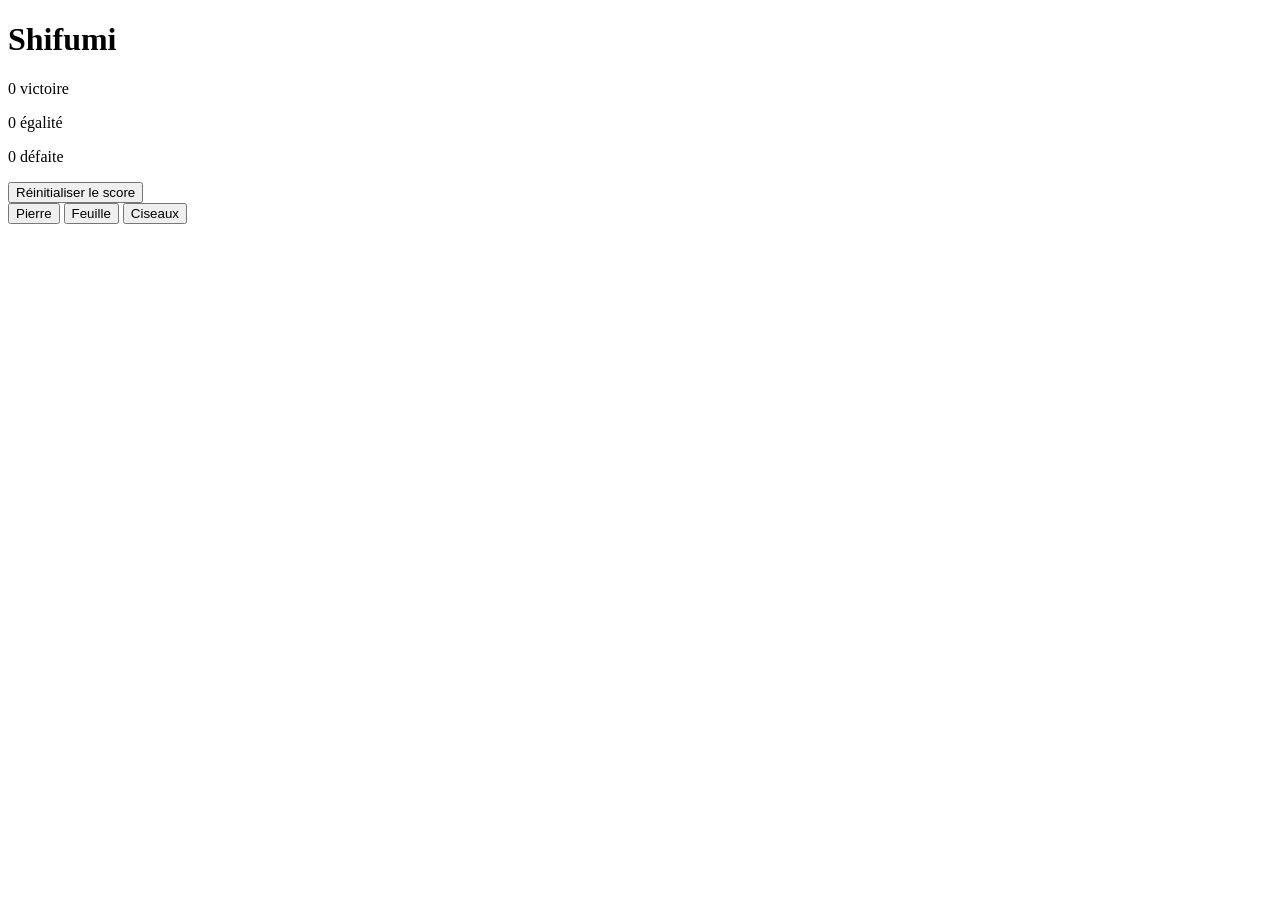
==== shifumi.html @ 26c9e54e "initial commit" ====
<!DOCTYPE html>
<html lang="fr">

<head>
    <meta charset="UTF-8" />
    <meta name="viewport" content="width=device-width, initial-scale=1.0" />
    <title>Shifumi</title>
    <link rel="stylesheet" href="style.css" />
    <script defer src="app.js"></script>
</head>

<body>
<header>
    <h1>Shifumi</h1>
    <section id="score">
        <p id="win">0 victoire</p>
        <p id="draw">0 égalité</p>
        <p id="lose">0 défaite</p>
    </section>
    <button id="reset" type="button" aria-label="Réinitialiser le score" onclick="resetScore()">Réinitialiser le score</button>

</header>
<main>
    <button class="choice-btn" id="rock" aria-label="Choisir Pierre" type="button">Pierre</button>
    <button class="choice-btn" id="paper" aria-label="Choisir Feuille" type="button">Feuille</button>
    <button class="choice-btn" id="scissor" aria-label="Choisir Ciseaux" type="button">Ciseaux</button>
</main>
<section id="result-display" aria-live="polite"></section>
</body>

</html>
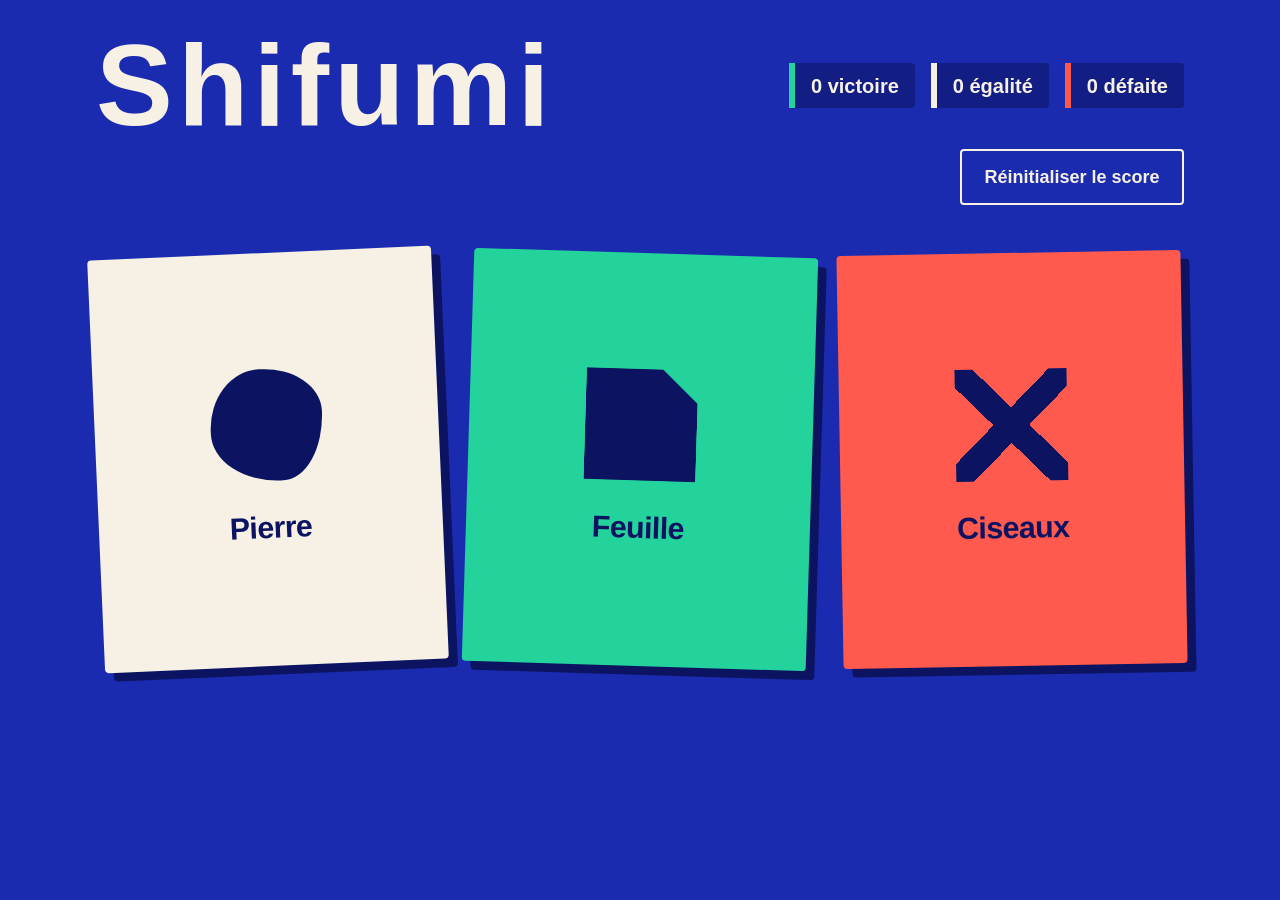
==== commit aa0dcd83: "final push : fin du mini projet de R3 01 Dév web" ====
--- a/shifumi.html
+++ b/shifumi.html
@@ -5,8 +5,7 @@
     <meta charset="UTF-8" />
     <meta name="viewport" content="width=device-width, initial-scale=1.0" />
     <title>Shifumi</title>
-    <link rel="stylesheet" href="style.css" />
-    <script defer src="app.js"></script>
+    <link rel="stylesheet" href="assets/style/styleShifumi.css"/>
 </head>
 
 <body>
@@ -26,6 +25,6 @@
     <button class="choice-btn" id="scissor" aria-label="Choisir Ciseaux" type="button">Ciseaux</button>
 </main>
 <section id="result-display" aria-live="polite"></section>
+<script defer src="assets/js/scriptShifumi.js"></script>
 </body>
-
 </html>
--- a/assets/style/styleShifumi.css
+++ b/assets/style/styleShifumi.css
@@ -0,0 +1,306 @@
+@import url('https://fonts.googleapis.com/css2?family=Bricolage+Grotesque:opsz,wdth,wght@12..96,75..100,300..800&display=swap');
+
+:root {
+    --outremer: #1a2baf;
+    --profond: #0c1461;
+    --papier: #f6f1e4;
+    --menthe: #23d39b;
+    --corail: #ff5a4d;
+    --jaune: #ffc400;
+
+    --encre: var(--profond);
+    --ombre: 0.55rem;
+    --rayon: 4px;
+}
+
+*,
+*::before,
+*::after {
+    box-sizing: border-box;
+}
+
+html {
+    -webkit-text-size-adjust: 100%;
+}
+
+body {
+    margin: 0;
+    min-height: 100vh;
+    padding: clamp(1.25rem, 3vw, 3.5rem) clamp(1rem, 4vw, 4rem) 3rem;
+    display: grid;
+    align-content: start;
+    gap: clamp(1.75rem, 4vw, 3rem);
+    background-color: var(--outremer);
+    color: var(--papier);
+    font-family: 'Bricolage Grotesque', 'Helvetica Neue', Arial, sans-serif;
+    font-variation-settings: 'wdth' 100;
+    font-size: clamp(1rem, 0.95rem + 0.3vw, 1.125rem);
+    line-height: 1.5;
+    overflow-x: hidden;
+}
+
+
+
+header {
+    max-width: 68rem;
+    margin-inline: auto;
+    width: 100%;
+    display: flex;
+    flex-wrap: wrap;
+    align-items: center;
+    justify-content: space-between;
+    row-gap: 1rem;
+    column-gap: clamp(1.25rem, 4vw, 3rem);
+}
+
+h1 {
+    margin: 0;
+    flex: 1 1 auto;
+    min-width: min(100%, 14rem);
+    font-size: clamp(2.75rem, 9vw, 9.5rem);
+    font-weight: 800;
+    font-variation-settings: 'wdth' 82, 'opsz' 96;
+    letter-spacing: 0.045em;
+    line-height: 0.82;
+    color: var(--papier);
+}
+
+main {
+    max-width: 68rem;
+    margin-inline: auto;
+    width: 100%;
+    display: grid;
+    grid-template-columns: repeat(auto-fit, minmax(11rem, 1fr));
+    gap: clamp(0.9rem, 2.5vw, 1.75rem);
+}
+
+.choice-btn {
+    --teinte: var(--papier);
+    --inclinaison: 0deg;
+
+    position: relative;
+    display: grid;
+    place-items: center;
+    align-content: center;
+    gap: clamp(0.75rem, 2vw, 1.5rem);
+    padding: clamp(1.25rem, 3vw, 2.25rem);
+    aspect-ratio: 5 / 6;
+
+    border: 0;
+    border-radius: var(--rayon);
+    background: var(--teinte);
+    color: var(--profond);
+    font: inherit;
+    font-weight: 800;
+    font-size: clamp(1.1rem, 2.6vw, 1.9rem);
+    font-variation-settings: 'wdth' 88;
+    letter-spacing: -0.02em;
+    cursor: pointer;
+
+    transform: rotate(var(--inclinaison));
+    box-shadow: var(--ombre) var(--ombre) 0 var(--profond);
+    transition:
+            transform 140ms cubic-bezier(0.3, 0.8, 0.4, 1),
+            box-shadow 140ms cubic-bezier(0.3, 0.8, 0.4, 1);
+    animation: distribution 520ms cubic-bezier(0.2, 0.9, 0.3, 1) backwards;
+}
+
+.choice-btn::before {
+    content: '';
+    width: min(48%, 7rem);
+    aspect-ratio: 1;
+    background: var(--profond);
+}
+
+#rock {
+    --teinte: var(--papier);
+    --inclinaison: -2.5deg;
+    animation-delay: 60ms;
+}
+
+#rock::before {
+    border-radius: 46% 54% 38% 62% / 55% 40% 62% 45%;
+}
+
+#paper {
+    --teinte: var(--menthe);
+    --inclinaison: 1.75deg;
+    animation-delay: 150ms;
+}
+
+#paper::before {
+    clip-path: polygon(0 0, 68% 0, 100% 30%, 100% 100%, 0 100%);
+}
+
+#scissor {
+    --teinte: var(--corail);
+    --inclinaison: -1deg;
+    animation-delay: 240ms;
+}
+
+#scissor::before {
+    background:
+            linear-gradient(45deg, transparent 42%, var(--profond) 42% 58%, transparent 58%),
+            linear-gradient(-45deg, transparent 42%, var(--profond) 42% 58%, transparent 58%);
+}
+
+.choice-btn:hover {
+    transform: rotate(var(--inclinaison)) translate(-4px, -6px);
+    box-shadow: calc(var(--ombre) + 5px) calc(var(--ombre) + 7px) 0 var(--profond);
+}
+
+.choice-btn:active {
+    transform: rotate(var(--inclinaison)) translate(var(--ombre), var(--ombre));
+    box-shadow: 0 0 0 var(--profond);
+    transition-duration: 60ms;
+}
+
+.choice-btn:focus-visible {
+    outline: 4px solid var(--jaune);
+    outline-offset: 7px;
+}
+
+@keyframes distribution {
+    from {
+        opacity: 0;
+        transform: translateY(2.5rem) rotate(0deg);
+        box-shadow: 0 0 0 var(--profond);
+    }
+}
+
+#result-display {
+    max-width: 68rem;
+    margin-inline: auto;
+    width: 100%;
+}
+
+#result-display.win {
+    background: var(--menthe);
+}
+
+#result-display.lose {
+    background: var(--corail);
+}
+
+#result-display.draw {
+    background: var(--papier);
+}
+
+
+#score {
+    display: flex;
+    flex-direction: row;
+    flex-wrap: wrap;
+    align-items: center;
+    gap: clamp(0.5rem, 1.5vw, 1rem);
+}
+
+#score p {
+    flex: 0 1 auto;
+    margin: 0;
+    padding: 0.65rem 1rem;
+    border-left: 6px solid var(--teinte, var(--papier));
+    background: color-mix(in srgb, var(--profond) 55%, transparent);
+    border-radius: 0 var(--rayon) var(--rayon) 0;
+    font-size: clamp(1rem, 2vw, 1.25rem);
+    font-weight: 700;
+    font-variation-settings: 'wdth' 90;
+    font-variant-numeric: tabular-nums;
+    line-height: 1.2;
+    white-space: nowrap;
+}
+
+#win {
+    --teinte: var(--menthe);
+}
+
+#draw {
+    --teinte: var(--papier);
+}
+
+#lose {
+    --teinte: var(--corail);
+}
+
+#reset {
+    margin-left: auto;
+    align-self: center;
+    padding: 0.8rem 1.4rem;
+    border: 2px solid var(--papier);
+    border-radius: var(--rayon);
+    background: transparent;
+    color: var(--papier);
+    font: inherit;
+    font-weight: 600;
+    cursor: pointer;
+    transition: background-color 120ms ease, color 120ms ease, transform 120ms ease;
+}
+
+#reset:hover {
+    background: var(--papier);
+    color: var(--profond);
+}
+
+#reset:active {
+    transform: translateY(2px);
+}
+
+#reset:focus-visible {
+    outline: 4px solid var(--jaune);
+    outline-offset: 4px;
+}
+
+
+@media (max-width: 40rem) {
+    main {
+        grid-template-columns: 1fr;
+    }
+
+    .choice-btn {
+        aspect-ratio: auto;
+        grid-template-columns: auto 1fr;
+        justify-items: start;
+        gap: 1.1rem;
+        padding: 1.1rem 1.25rem;
+        font-size: 1.5rem;
+    }
+
+    .choice-btn::before {
+        width: 2.75rem;
+    }
+
+    header {
+        justify-content: flex-start;
+    }
+
+    #score {
+        flex-basis: 100%;
+    }
+
+    #score p {
+        flex-basis: 100%;
+        white-space: normal;
+    }
+
+    #reset {
+        flex-basis: 100%;
+        margin-left: 0;
+        width: 100%;
+    }
+}
+
+@media (prefers-reduced-motion: reduce) {
+    .choice-btn {
+        animation: none;
+        transition: none;
+    }
+
+    .choice-btn:hover,
+    .choice-btn:active {
+        transform: rotate(var(--inclinaison));
+    }
+
+    #reset {
+        transition: none;
+    }
+}
